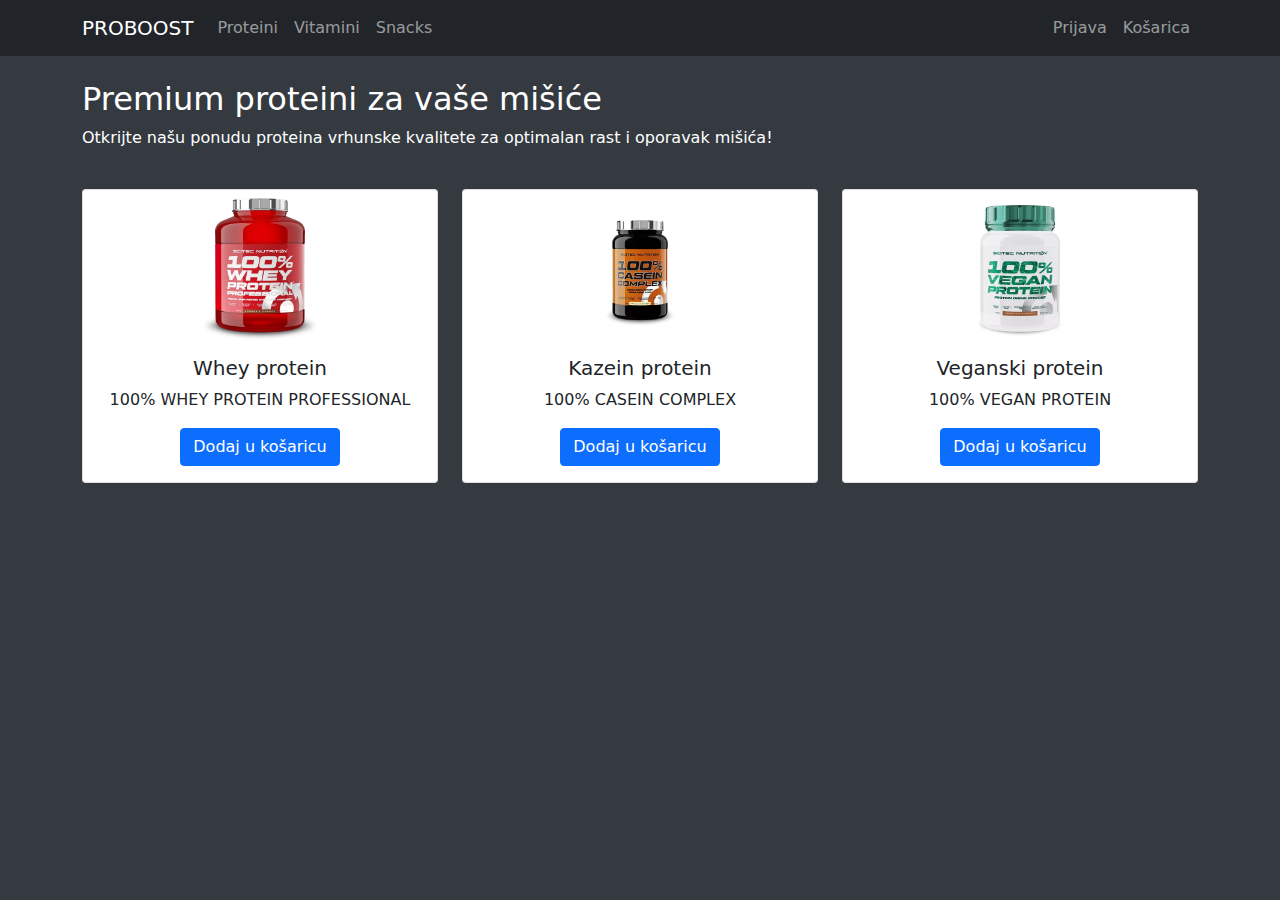
==== PROBOOST/proteins.html @ e50d38f0 "Prva verzija" ====
<!DOCTYPE html>
<html lang="en">
<head>
    <meta charset="UTF-8">
    <meta name="viewport" content="width=device-width, initial-scale=1.0">
    <title>PROBOOST - Proteini</title>
    <link rel="stylesheet" href="css/bootstrap.min.css">
    <link rel="stylesheet" href="css/styler.css">
</head>
<body>
    <nav class="navbar navbar-expand-lg navbar-dark bg-dark">
        <div class="container">
            <a class="navbar-brand" href="index.html">PROBOOST</a>
            <button class="navbar-toggler" type="button" data-bs-toggle="collapse" data-bs-target="#navbarNav" aria-controls="navbarNav" aria-expanded="false" aria-label="Toggle navigation">
                <span class="navbar-toggler-icon"></span>
            </button>
            <div class="collapse navbar-collapse" id="navbarNav">
                <ul class="navbar-nav me-auto">
                    <li class="nav-item">
                        <a class="nav-link" href="proteins.html">Proteini</a>
                    </li>
                    <li class="nav-item">
                        <a class="nav-link" href="vitamins.html">Vitamini</a>
                    </li>
                    <li class="nav-item">
                        <a class="nav-link" href="snacks.html">Snacks</a>
                    </li>
                </ul>
                <ul class="navbar-nav">
                    <li class="nav-item">
                        <a class="nav-link" href="#" data-bs-toggle="modal" data-bs-target="#signInModal">Prijava</a>
                    </li>
                    <li class="nav-item">
                        <a class="nav-link" href="#" data-bs-toggle="modal" data-bs-target="#cartModal">Košarica</a>
                    </li>
                </ul>
            </div>
        </div>
    </nav>

    <div class="container mt-4">
        <h2 class="text-light">Premium proteini za vaše mišiće</h2>
        <p class="text-light">Otkrijte našu ponudu proteina vrhunske kvalitete za optimalan rast i oporavak mišića!</p>
    </div>

    <div class="container mt-4">
        <div class="row">
            <!-- Protein Product 1 -->
            <div class="col-md-4">
                <div class="card text-center">
                    <img src="pic\Protein1.webp" class="card-img-top product-img" alt="100% WHEY PROTEIN PROFESSIONAL">
                    <div class="card-body">
                        <h5 class="card-title">Whey protein</h5>
                        <p class="card-text">100% WHEY PROTEIN PROFESSIONAL</p>
                        <a href="#" class="btn btn-primary">Dodaj u košaricu</a>
                    </div>
                </div>
            </div>
            <!-- Protein Product 2 -->
            <div class="col-md-4">
                <div class="card text-center">
                    <img src="pic\Protein2.webp" class="card-img-top product-img" alt="100% CASEIN COMPLEX">
                    <div class="card-body">
                        <h5 class="card-title">Kazein protein</h5>
                        <p class="card-text">100% CASEIN COMPLEX</p>
                        <a href="#" class="btn btn-primary">Dodaj u košaricu</a>
                    </div>
                </div>
            </div>
            <!-- Protein Product 3 -->
           
            <div class="col-md-4">
                        <div class="card text-center">
                            <img src="pic\Protein3.webp" class="card-img-top product-img" alt="100% VEGAN PROTEIN">
                            <div class="card-body">
                                <h5 class="card-title">Veganski protein</h5>
                                <p class="card-text">100% VEGAN PROTEIN</p>
                                <a href="#" class="btn btn-primary">Dodaj u košaricu</a>
                            </div>
                        </div>
                    </div>
                </div>
            </div>
        </div>
    </div>


    <!-- Sign In Modal -->
    <div class="modal fade" id="signInModal" tabindex="-1" aria-labelledby="signInModalLabel" aria-hidden="true">
        <div class="modal-dialog">
            <div class="modal-content bg-dark text-white">
                <div class="modal-header">
                    <h5 class="modal-title" id="signInModalLabel">Prijavi se</h5>
                    <button type="button" class="btn-close" data-bs-dismiss="modal" aria-label="Close"></button>
                </div>
                <div class="modal-body">
                    <form>
                        <div class="mb-3">
                            <label for="email" class="form-label">Email</label>
                            <input type="email" class="form-control" id="email" required>
                        </div>
                        <div class="mb-3">
                            <label for="password" class="form-label">Lozinka</label>
                            <div class="input-group">
                                <input type="password" class="form-control" id="password" required>
                                <button type="button" class="btn btn-outline-secondary" id="togglePassword">Prikaži</button>
                            </div>
                        </div>
                        <button type="submit" class="btn btn-primary">Prijavi se</button>
                    </form>
                    <p class="mt-2">Nemaš račun? <a href="#" data-bs-toggle="modal" data-bs-target="#registerModal" data-bs-dismiss="modal" class="text-primary">Registriraj se</a></p>
                </div>
            </div>
        </div>
    </div>

    <!-- Register Modal -->
    <div class="modal fade" id="registerModal" tabindex="-1" aria-labelledby="registerModalLabel" aria-hidden="true">
        <div class="modal-dialog">
            <div class="modal-content bg-dark text-white">
                <div class="modal-header">
                    <h5 class="modal-title" id="registerModalLabel">Registriraj se</h5>
                    <button type="button" class="btn-close" data-bs-dismiss="modal" aria-label="Close"></button>
                </div>
                <div class="modal-body">
                    <form>
                        <div class="mb-3">
                            <label for="name" class="form-label">Ime</label>
                            <input type="text" class="form-control" id="name" required>
                        </div>
                        <div class="mb-3">
                            <label for="surname" class="form-label">Prezime</label>
                            <input type="text" class="form-control" id="surname" required>
                        </div>
                        <div class="mb-3">
                            <label for="regEmail" class="form-label">Email</label>
                            <input type="email" class="form-control" id="regEmail" required>
                        </div>
                        <div class="mb-3">
                            <label for="regPassword" class="form-label">Lozinka</label>
                            <div class="input-group">
                                <input type="password" class="form-control" id="regPassword" required>
                                <button type="button" class="btn btn-outline-secondary" id="toggleRegPassword">Prikaži</button>
                            </div>
                        </div>
                        <button type="submit" class="btn btn-primary">Registriraj se</button>
                    </form>
                    <p class="mt-2">Već imaš račun? <a href="#" data-bs-toggle="modal" data-bs-target="#signInModal" data-bs-dismiss="modal" class="text-primary">Prijavi se</a></p>
                </div>
            </div>
        </div>
    </div>

    <!-- Cart Modal -->
    <div class="modal fade" id="cartModal" tabindex="-1" aria-labelledby="cartModalLabel" aria-hidden="true">
        <div class="modal-dialog">
            <div class="modal-content bg-dark text-white">
                <div class="modal-header">
                    <h5 class="modal-title" id="cartModalLabel">Tvoja košarica</h5>
                    <button type="button" class="btn-close" data-bs-dismiss="modal" aria-label="Close"></button>
                </div>
                <div class="modal-body">
                    <p>Tvoja košarica je prazna.</p>
                </div>
            </div>
        </div>
    </div>

    <script src="js/jquery.min.js"></script>
    <script src="js/bootstrap.bundle.min.js"></script>

    <script>
        document.addEventListener('DOMContentLoaded', function () {
            const togglePassword = document.getElementById('togglePassword');
            const passwordInput = document.getElementById('password');
        
            if (togglePassword) {
                togglePassword.addEventListener('mousedown', function () {
                    passwordInput.type = 'text';
                });
        
                togglePassword.addEventListener('mouseup', function () {
                    passwordInput.type = 'password';
                });
        
                togglePassword.addEventListener('mouseleave', function () {
                    passwordInput.type = 'password';
                });
            }
        
            const toggleRegPassword = document.getElementById('toggleRegPassword');
            const regPasswordInput = document.getElementById('regPassword');
        
            if (toggleRegPassword) {
                toggleRegPassword.addEventListener('mousedown', function () {
                    regPasswordInput.type = 'text';
                });
        
                toggleRegPassword.addEventListener('mouseup', function () {
                    regPasswordInput.type = 'password';
                });
        
                toggleRegPassword.addEventListener('mouseleave', function () {
                    regPasswordInput.type = 'password';
                });
            }
        });
        </script>

    <script src="js/jquery.min.js"></script>
    <script src="js/bootstrap.bundle.min.js"></script>

</body>
</html>
---- PROBOOST/css/styler.css ----
body {
    background-color: #343a40;
}

.card {
    margin: 15px 0;
}

.navbar {
    margin-bottom: 20px;
}

.text-light {
    color: #ffffff !important;
}

.product-img {
    max-width: 100%;      /* Da slike ne prelaze širinu kartice */
    height: auto;         /* Omogućava automatsko prilagođavanje visine */
    max-height: 150px;    /* Ograničava visinu slike za ujednačen izgled */
    object-fit: contain;  /* Zadržava proporcije slike */
}
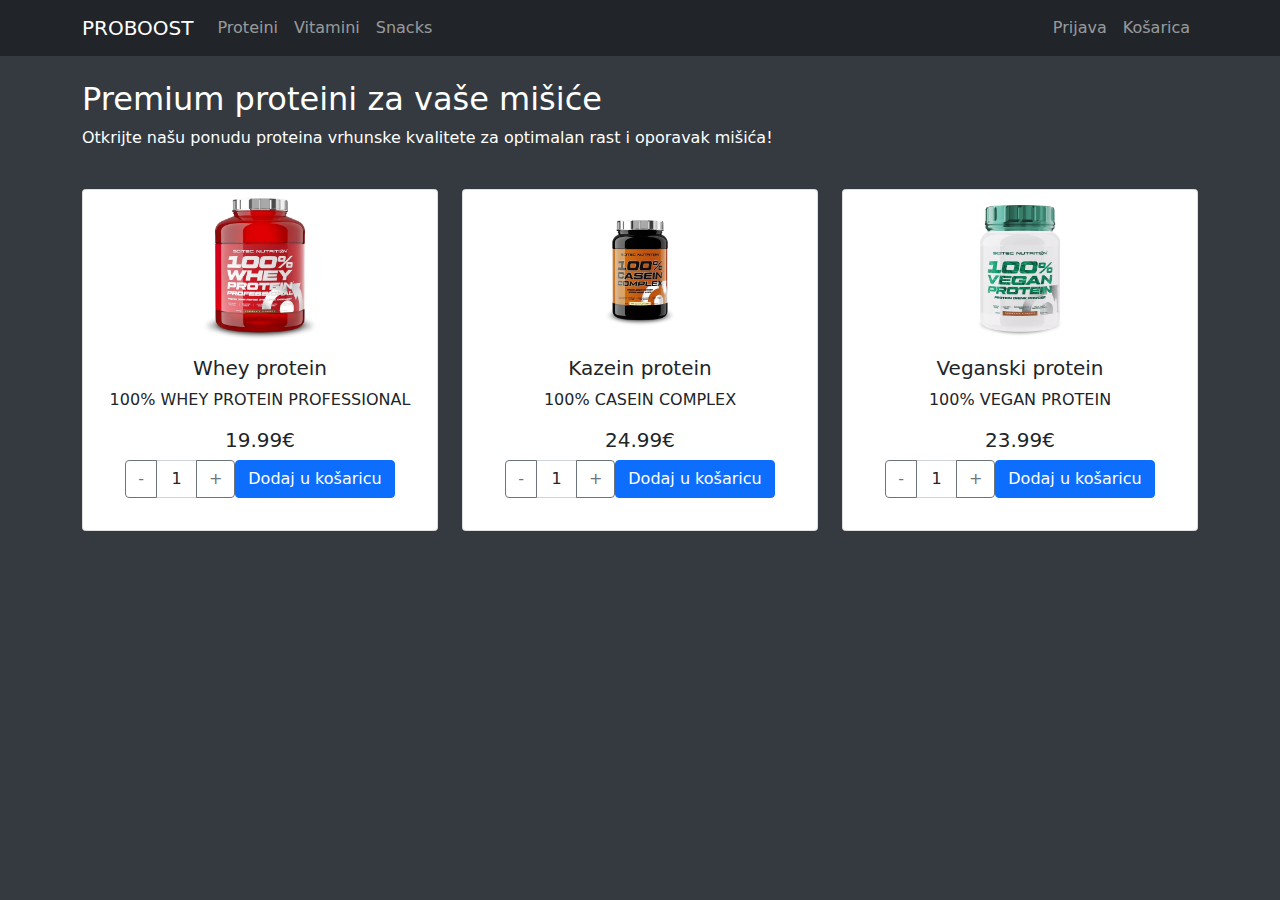
==== commit d93d6c1c: "Dodavanje proizvoda u košaricu i spinner za količinu proizvoda" ====
--- a/PROBOOST/proteins.html
+++ b/PROBOOST/proteins.html
@@ -45,6 +45,7 @@
 
     <div class="container mt-4">
         <div class="row">
+
             <!-- Protein Product 1 -->
             <div class="col-md-4">
                 <div class="card text-center">
@@ -52,35 +53,61 @@
                     <div class="card-body">
                         <h5 class="card-title">Whey protein</h5>
                         <p class="card-text">100% WHEY PROTEIN PROFESSIONAL</p>
-                        <a href="#" class="btn btn-primary">Dodaj u košaricu</a>
+                        <h5 class="card-text">19.99€</h5>
+                        <div class="d-flex justify-content-center align-items-center mb-3">
+                            <div class="input-group" style="max-width: 110px;">
+                                <button class="btn btn-outline-secondary" type="button" id="decrease">-</button>
+                                <input type="number" class="form-control" value="1" min="1" max="10" step="1" id="spinnerInput">
+                                <button class="btn btn-outline-secondary" type="button" id="increase">+</button>
+                            </div>
+                            <button class="btn btn-primary add-to-cart-btn" data-product-name="Whey protein" data-product-price="19.99€">Dodaj u košaricu</button>
+                        </div>
                     </div>
                 </div>
             </div>
+
+            
             <!-- Protein Product 2 -->
             <div class="col-md-4">
                 <div class="card text-center">
-                    <img src="pic\Protein2.webp" class="card-img-top product-img" alt="100% CASEIN COMPLEX">
+                    <img src="pic/Protein2.webp" class="card-img-top product-img" alt="100% CASEIN COMPLEX">
                     <div class="card-body">
                         <h5 class="card-title">Kazein protein</h5>
                         <p class="card-text">100% CASEIN COMPLEX</p>
-                        <a href="#" class="btn btn-primary">Dodaj u košaricu</a>
+                        <h5 class="card-text">24.99€</h5>
+                        <div class="d-flex justify-content-center align-items-center mb-3">
+                            <div class="input-group" style="max-width: 110px;">
+                                <button class="btn btn-outline-secondary" type="button" id="decrease">-</button>
+                                <input type="number" class="form-control" value="1" min="1" max="10" step="1" id="spinnerInput">
+                                <button class="btn btn-outline-secondary" type="button" id="increase">+</button>
+                            </div>
+                            <button class="btn btn-primary add-to-cart-btn" data-product-name="Kazein protein" data-product-price="24.99€">Dodaj u košaricu</button>
+                        </div>
                     </div>
                 </div>
             </div>
+
+
             <!-- Protein Product 3 -->
-           
             <div class="col-md-4">
-                        <div class="card text-center">
-                            <img src="pic\Protein3.webp" class="card-img-top product-img" alt="100% VEGAN PROTEIN">
-                            <div class="card-body">
-                                <h5 class="card-title">Veganski protein</h5>
-                                <p class="card-text">100% VEGAN PROTEIN</p>
-                                <a href="#" class="btn btn-primary">Dodaj u košaricu</a>
-                            </div>
+                <div class="card text-center">
+                    <img src="pic\Protein3.webp" class="card-img-top product-img" alt="100% VEGAN PROTEIN">
+                    <div class="card-body">
+                        <h5 class="card-title">Veganski protein</h5>
+                        <p class="card-text">100% VEGAN PROTEIN</p>
+                        <h5 class="card-text">23.99€</h5>
+                        <div class="d-flex justify-content-center align-items-center mb-3">
+                            <div class="input-group" style="max-width: 110px;">
+                                <button class="btn btn-outline-secondary" type="button" id="decrease">-</button>
+                                <input type="number" class="form-control" value="1" min="1" max="10" step="1" id="spinnerInput">
+                                <button class="btn btn-outline-secondary" type="button" id="increase">+</button>
+                            </div>
+                            <button class="btn btn-primary add-to-cart-btn" data-product-name="Veganski protein" data-product-price="23.99€">Dodaj u košaricu</button>
                         </div>
                     </div>
                 </div>
             </div>
+
         </div>
     </div>
 
@@ -160,7 +187,15 @@
                     <button type="button" class="btn-close" data-bs-dismiss="modal" aria-label="Close"></button>
                 </div>
                 <div class="modal-body">
-                    <p>Tvoja košarica je prazna.</p>
+                    <ul id="cartItemsList">
+                        <li>Tvoja košarica je prazna.</li>
+                    </ul>
+                    <p id="totalPrice">Ukupna cijena: 0.00€</p> <!-- Prikaz ukupne cijene -->
+                </div>
+                    
+                <div class="modal-footer">
+                    <button type="button" class="btn btn-secondary" data-bs-dismiss="modal">Zatvori</button>
+                    <button type="button" class="btn btn-primary" id="checkoutButton">Nastavi na naplatu</button>
                 </div>
             </div>
         </div>
@@ -168,9 +203,14 @@
 
     <script src="js/jquery.min.js"></script>
     <script src="js/bootstrap.bundle.min.js"></script>
+    <!-- <script src="https://code.jquery.com/jquery-3.5.1.slim.min.js"></script>
+    <script src="https://cdn.jsdelivr.net/npm/@popperjs/core@2.9.2/dist/umd/popper.min.js"></script>
+    <script src="https://stackpath.bootstrapcdn.com/bootstrap/4.5.2/js/bootstrap.min.js"></script> -->
+
 
     <script>
         document.addEventListener('DOMContentLoaded', function () {
+            // Toggle password visibility for login form
             const togglePassword = document.getElementById('togglePassword');
             const passwordInput = document.getElementById('password');
         
@@ -188,6 +228,7 @@
                 });
             }
         
+            // Toggle password visibility for registration form
             const toggleRegPassword = document.getElementById('toggleRegPassword');
             const regPasswordInput = document.getElementById('regPassword');
         
@@ -205,10 +246,105 @@
                 });
             }
         });
-        </script>
-
-    <script src="js/jquery.min.js"></script>
-    <script src="js/bootstrap.bundle.min.js"></script>
+
+        document.addEventListener('DOMContentLoaded', () => {
+            // Spinner za povećavanje i smanjivanje količine
+            const increaseBtns = document.querySelectorAll('.btn[id="increase"]');
+            const decreaseBtns = document.querySelectorAll('.btn[id="decrease"]');
+
+            increaseBtns.forEach(btn => {
+                btn.addEventListener('click', (e) => {
+                    const input = e.target.closest('.input-group').querySelector('input');
+                    const currentValue = parseInt(input.value);
+                    const max = parseInt(input.max);
+                    const step = parseInt(input.step);
+                    if (!isNaN(currentValue) && (!max || currentValue + step <= max)) {
+                        input.value = currentValue + step;
+                    }
+                });
+            });
+
+            decreaseBtns.forEach(btn => {
+                btn.addEventListener('click', (e) => {
+                    const input = e.target.closest('.input-group').querySelector('input');
+                    const currentValue = parseInt(input.value);
+                    const min = parseInt(input.min);
+                    const step = parseInt(input.step);
+                    if (!isNaN(currentValue) && (!min || currentValue - step >= min)) {
+                        input.value = currentValue - step;
+                    }
+                });
+            });
+
+            // Košarica
+            let cart = [];
+            let totalPrice = 0;  // Dodajemo varijablu za ukupnu cijenu
+
+            // Dodavanje proizvoda u košaricu
+            const addToCartBtns = document.querySelectorAll('.add-to-cart-btn');
+
+            addToCartBtns.forEach(btn => {
+                btn.addEventListener('click', (e) => {
+                    const productCard = e.target.closest('.card');
+                    const productName = btn.getAttribute('data-product-name');
+                    const productPrice = parseFloat(btn.getAttribute('data-product-price'));
+                    const quantityInput = productCard.querySelector('input[type="number"]');
+                    const quantity = parseInt(quantityInput ? quantityInput.value : 1);
+
+                    addToCart(productName, productPrice, quantity);
+                });
+            });
+
+            function addToCart(productName, productPrice, quantity) {
+                const existingProduct = cart.find(item => item.name === productName);
+
+                if (existingProduct) {
+                    existingProduct.quantity += quantity; // Povećaj količinu ako proizvod već postoji
+                } else {
+                    cart.push({ name: productName, price: productPrice, quantity });
+                }
+
+                updateCartModal();
+            }
+
+            // Ažuriranje sadržaja modalnog prozora košarice
+            function updateCartModal() {
+                const cartItemsList = document.getElementById('cartItemsList');
+                const checkoutButton = document.getElementById('checkoutButton');
+                const totalPriceElement = document.getElementById('totalPrice'); // Prikaz ukupne cijene
+
+                if (cart.length === 0) {
+                    cartItemsList.innerHTML = '<li>Tvoja košarica je prazna.</li>';
+                    totalPriceElement.textContent = 'Ukupna cijena: 0.00€'; // Ako je košarica prazna
+                    checkoutButton.disabled = true; // Onemogući "Nastavi na naplatu" ako je prazno
+                } else {
+                    cartItemsList.innerHTML = '';
+                    totalPrice = 0; // Resetiraj ukupnu cijenu
+
+                    cart.forEach(item => {
+                        const li = document.createElement('li');
+                        li.textContent = `${item.name} - ${item.quantity} x ${item.price.toFixed(2)}€`;
+                        cartItemsList.appendChild(li);
+                        totalPrice += item.price * item.quantity; // Ažuriraj ukupnu cijenu
+                    });
+
+                    totalPriceElement.textContent = `Ukupna cijena: ${totalPrice.toFixed(2)}€`; // Prikaz ukupne cijene
+                    checkoutButton.disabled = false; // Omogući "Nastavi na naplatu" ako ima proizvoda
+                }
+            }
+
+            // Gumb za plaćanje
+            const checkoutButton = document.getElementById('checkoutButton');
+            checkoutButton.addEventListener('click', () => {
+                if (cart.length > 0) {
+                    alert('Plaćanje trenutno nije implementirano. Hvala na kupovini!');
+                } else {
+                    alert('Košarica je prazna.');
+                }
+            });
+        });
+        
+    </script>
 
 </body>
 </html>--- a/PROBOOST/css/styler.css
+++ b/PROBOOST/css/styler.css
@@ -19,4 +19,15 @@
     height: auto;         /* Omogućava automatsko prilagođavanje visine */
     max-height: 150px;    /* Ograničava visinu slike za ujednačen izgled */
     object-fit: contain;  /* Zadržava proporcije slike */
-}+}
+
+input[type="number"]::-webkit-inner-spin-button,
+        input[type="number"]::-webkit-outer-spin-button {
+            -webkit-appearance: none;
+            margin: 0;
+        }
+
+        input[type="number"] {
+            text-align: center; 
+        }
+
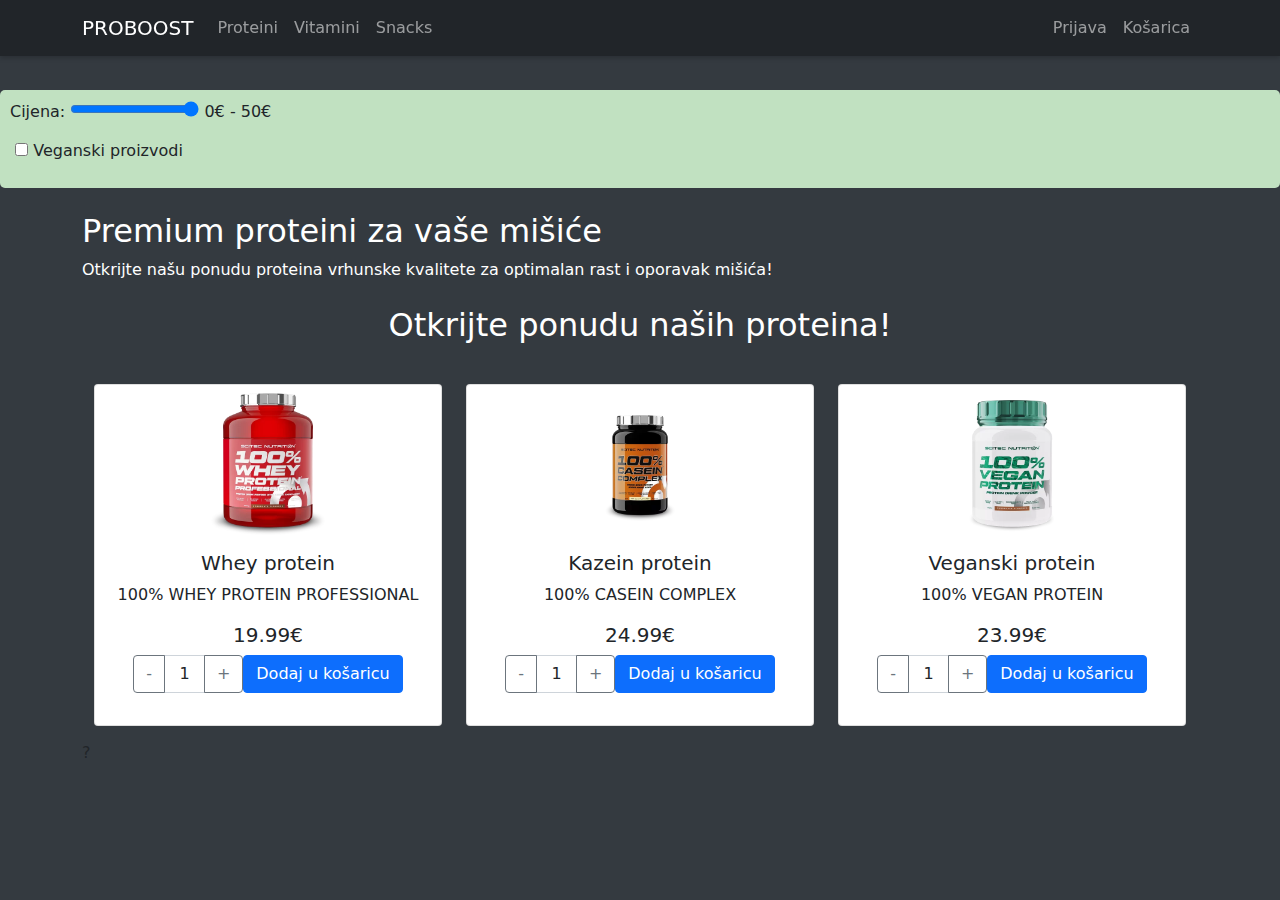
==== commit 00fbc087: "Add product filters by price and vegan status" ====
--- a/PROBOOST/proteins.html
+++ b/PROBOOST/proteins.html
@@ -38,78 +38,96 @@
         </div>
     </nav>
 
+    <!-- Filtri -->
+    <div class="filters">
+        <div class="filter-price">
+            <label for="priceRange">Cijena:</label>
+            <input type="range" id="priceRange" min="0" max="50" step="1" value="50">
+            <span id="priceValue">0€ - 50€</span>
+        </div>
+        <div class="filter-vegan">
+            <label for="veganFilter"></label>
+            <input type="checkbox" id="veganFilter"> 
+            <span>Veganski proizvodi</span>
+        </div>
+    </div>
+
     <div class="container mt-4">
         <h2 class="text-light">Premium proteini za vaše mišiće</h2>
         <p class="text-light">Otkrijte našu ponudu proteina vrhunske kvalitete za optimalan rast i oporavak mišića!</p>
     </div>
 
+    
     <div class="container mt-4">
-        <div class="row">
-
-            <!-- Protein Product 1 -->
-            <div class="col-md-4">
-                <div class="card text-center">
-                    <img src="pic\Protein1.webp" class="card-img-top product-img" alt="100% WHEY PROTEIN PROFESSIONAL">
-                    <div class="card-body">
-                        <h5 class="card-title">Whey protein</h5>
-                        <p class="card-text">100% WHEY PROTEIN PROFESSIONAL</p>
-                        <h5 class="card-text">19.99€</h5>
-                        <div class="d-flex justify-content-center align-items-center mb-3">
-                            <div class="input-group" style="max-width: 110px;">
-                                <button class="btn btn-outline-secondary" type="button" id="decrease">-</button>
-                                <input type="number" class="form-control" value="1" min="1" max="10" step="1" id="spinnerInput">
-                                <button class="btn btn-outline-secondary" type="button" id="increase">+</button>
+        <h2 class="text-center text-light">Otkrijte ponudu naših proteina!</h2>
+            
+        <div class="container mt-4">
+            <div class="row">
+
+                <!-- Protein Product 1 -->
+                <div class="col-md-4 product" data-price="19.99" data-vegan="false">
+                    <div class="card text-center">
+                        <img src="pic\Protein1.webp" class="card-img-top product-img" alt="100% WHEY PROTEIN PROFESSIONAL">
+                        <div class="card-body">
+                            <h5 class="card-title">Whey protein</h5>
+                            <p class="card-text">100% WHEY PROTEIN PROFESSIONAL</p>
+                            <h5 class="card-text">19.99€</h5>
+                            <div class="d-flex justify-content-center align-items-center mb-3">
+                                <div class="input-group" style="max-width: 110px;">
+                                    <button class="btn btn-outline-secondary" type="button" id="decrease">-</button>
+                                    <input type="number" class="form-control" value="1" min="1" max="10" step="1" id="spinnerInput">
+                                    <button class="btn btn-outline-secondary" type="button" id="increase">+</button>
+                                </div>
+                                <button class="btn btn-primary add-to-cart-btn" data-product-name="Whey protein" data-product-price="19.99€">Dodaj u košaricu</button>
                             </div>
-                            <button class="btn btn-primary add-to-cart-btn" data-product-name="Whey protein" data-product-price="19.99€">Dodaj u košaricu</button>
                         </div>
                     </div>
                 </div>
+
+                
+                <!-- Protein Product 2 -->
+                <div class="col-md-4 product" data-price="24.99" data-vegan="false">
+                    <div class="card text-center">
+                        <img src="pic/Protein2.webp" class="card-img-top product-img" alt="100% CASEIN COMPLEX">
+                        <div class="card-body">
+                            <h5 class="card-title">Kazein protein</h5>
+                            <p class="card-text">100% CASEIN COMPLEX</p>
+                            <h5 class="card-text">24.99€</h5>
+                            <div class="d-flex justify-content-center align-items-center mb-3">
+                                <div class="input-group" style="max-width: 110px;">
+                                    <button class="btn btn-outline-secondary" type="button" id="decrease">-</button>
+                                    <input type="number" class="form-control" value="1" min="1" max="10" step="1" id="spinnerInput">
+                                    <button class="btn btn-outline-secondary" type="button" id="increase">+</button>
+                                </div>
+                                <button class="btn btn-primary add-to-cart-btn" data-product-name="Kazein protein" data-product-price="24.99€">Dodaj u košaricu</button>
+                            </div>
+                        </div>
+                    </div>
+                </div>
+
+
+                <!-- Protein Product 3 -->
+                <div class="col-md-4 product" data-price="23.99" data-vegan="true">
+                    <div class="card text-center">
+                        <img src="pic\Protein3.webp" class="card-img-top product-img" alt="100% VEGAN PROTEIN">
+                        <div class="card-body">
+                            <h5 class="card-title">Veganski protein</h5>
+                            <p class="card-text">100% VEGAN PROTEIN</p>
+                            <h5 class="card-text">23.99€</h5>
+                            <div class="d-flex justify-content-center align-items-center mb-3">
+                                <div class="input-group" style="max-width: 110px;">
+                                    <button class="btn btn-outline-secondary" type="button" id="decrease">-</button>
+                                    <input type="number" class="form-control" value="1" min="1" max="10" step="1" id="spinnerInput">
+                                    <button class="btn btn-outline-secondary" type="button" id="increase">+</button>
+                                </div>
+                                <button class="btn btn-primary add-to-cart-btn" data-product-name="Veganski protein" data-product-price="23.99€">Dodaj u košaricu</button>
+                            </div>
+                        </div>
+                    </div>
+                </div>
+
             </div>
-
-            
-            <!-- Protein Product 2 -->
-            <div class="col-md-4">
-                <div class="card text-center">
-                    <img src="pic/Protein2.webp" class="card-img-top product-img" alt="100% CASEIN COMPLEX">
-                    <div class="card-body">
-                        <h5 class="card-title">Kazein protein</h5>
-                        <p class="card-text">100% CASEIN COMPLEX</p>
-                        <h5 class="card-text">24.99€</h5>
-                        <div class="d-flex justify-content-center align-items-center mb-3">
-                            <div class="input-group" style="max-width: 110px;">
-                                <button class="btn btn-outline-secondary" type="button" id="decrease">-</button>
-                                <input type="number" class="form-control" value="1" min="1" max="10" step="1" id="spinnerInput">
-                                <button class="btn btn-outline-secondary" type="button" id="increase">+</button>
-                            </div>
-                            <button class="btn btn-primary add-to-cart-btn" data-product-name="Kazein protein" data-product-price="24.99€">Dodaj u košaricu</button>
-                        </div>
-                    </div>
-                </div>
-            </div>
-
-
-            <!-- Protein Product 3 -->
-            <div class="col-md-4">
-                <div class="card text-center">
-                    <img src="pic\Protein3.webp" class="card-img-top product-img" alt="100% VEGAN PROTEIN">
-                    <div class="card-body">
-                        <h5 class="card-title">Veganski protein</h5>
-                        <p class="card-text">100% VEGAN PROTEIN</p>
-                        <h5 class="card-text">23.99€</h5>
-                        <div class="d-flex justify-content-center align-items-center mb-3">
-                            <div class="input-group" style="max-width: 110px;">
-                                <button class="btn btn-outline-secondary" type="button" id="decrease">-</button>
-                                <input type="number" class="form-control" value="1" min="1" max="10" step="1" id="spinnerInput">
-                                <button class="btn btn-outline-secondary" type="button" id="increase">+</button>
-                            </div>
-                            <button class="btn btn-primary add-to-cart-btn" data-product-name="Veganski protein" data-product-price="23.99€">Dodaj u košaricu</button>
-                        </div>
-                    </div>
-                </div>
-            </div>
-
-        </div>
-    </div>
+        </div>
 
 
     <!-- Sign In Modal -->
@@ -207,51 +225,82 @@
     <script src="https://cdn.jsdelivr.net/npm/@popperjs/core@2.9.2/dist/umd/popper.min.js"></script>
     <script src="https://stackpath.bootstrapcdn.com/bootstrap/4.5.2/js/bootstrap.min.js"></script> -->
 
-
     <script>
+        document.addEventListener('DOMContentLoaded', function () {
+            const priceRange = document.getElementById('priceRange');
+            const priceValue = document.getElementById('priceValue');
+            const veganFilter = document.getElementById('veganFilter');
+            const products = document.querySelectorAll('.product');
+
+            // Funkcija za filtriranje proizvoda
+            function filterProducts() {
+                const maxPrice = parseFloat(priceRange.value);
+                const isVegan = veganFilter.checked;
+
+                products.forEach(product => {
+                    const productPrice = parseFloat(product.getAttribute('data-price'));
+                    const productIsVegan = product.getAttribute('data-vegan') === 'true';
+
+                    // Provjera uvjeta filtriranja
+                    if (productPrice <= maxPrice && (!isVegan || productIsVegan)) {
+                        product.style.display = 'block';  // Prikazivanje proizvoda
+                    } else {
+                        product.style.display = 'none';  // Skrivanje proizvoda koji ne zadovoljavaju filter
+                    }
+                });
+
+                priceValue.textContent = `0€ - ${maxPrice}€`;  // Ažuriranje prikaza cijene
+            }
+
+            // Pokretanje filtriranja kad god se promijene filteri
+            priceRange.addEventListener('input', filterProducts);
+            veganFilter.addEventListener('change', filterProducts);
+
+            filterProducts();  // Pokretanje filtriranja pri učitavanju stranice
+        });
+
+
         document.addEventListener('DOMContentLoaded', function () {
             // Toggle password visibility for login form
             const togglePassword = document.getElementById('togglePassword');
             const passwordInput = document.getElementById('password');
-        
+    
             if (togglePassword) {
                 togglePassword.addEventListener('mousedown', function () {
                     passwordInput.type = 'text';
                 });
-        
+    
                 togglePassword.addEventListener('mouseup', function () {
                     passwordInput.type = 'password';
                 });
-        
+    
                 togglePassword.addEventListener('mouseleave', function () {
                     passwordInput.type = 'password';
                 });
             }
-        
+    
             // Toggle password visibility for registration form
             const toggleRegPassword = document.getElementById('toggleRegPassword');
             const regPasswordInput = document.getElementById('regPassword');
-        
+    
             if (toggleRegPassword) {
                 toggleRegPassword.addEventListener('mousedown', function () {
                     regPasswordInput.type = 'text';
                 });
-        
+    
                 toggleRegPassword.addEventListener('mouseup', function () {
                     regPasswordInput.type = 'password';
                 });
-        
+    
                 toggleRegPassword.addEventListener('mouseleave', function () {
                     regPasswordInput.type = 'password';
                 });
             }
-        });
-
-        document.addEventListener('DOMContentLoaded', () => {
+    
             // Spinner za povećavanje i smanjivanje količine
             const increaseBtns = document.querySelectorAll('.btn[id="increase"]');
             const decreaseBtns = document.querySelectorAll('.btn[id="decrease"]');
-
+    
             increaseBtns.forEach(btn => {
                 btn.addEventListener('click', (e) => {
                     const input = e.target.closest('.input-group').querySelector('input');
@@ -263,7 +312,7 @@
                     }
                 });
             });
-
+    
             decreaseBtns.forEach(btn => {
                 btn.addEventListener('click', (e) => {
                     const input = e.target.closest('.input-group').querySelector('input');
@@ -275,14 +324,14 @@
                     }
                 });
             });
-
-            // Košarica
-            let cart = [];
-            let totalPrice = 0;  // Dodajemo varijablu za ukupnu cijenu
-
+    
+            // Košarica i session storage
+            let cart = JSON.parse(sessionStorage.getItem('cart')) || [];
+            let totalPrice = 0;
+    
             // Dodavanje proizvoda u košaricu
             const addToCartBtns = document.querySelectorAll('.add-to-cart-btn');
-
+    
             addToCartBtns.forEach(btn => {
                 btn.addEventListener('click', (e) => {
                     const productCard = e.target.closest('.card');
@@ -290,49 +339,55 @@
                     const productPrice = parseFloat(btn.getAttribute('data-product-price'));
                     const quantityInput = productCard.querySelector('input[type="number"]');
                     const quantity = parseInt(quantityInput ? quantityInput.value : 1);
-
+    
                     addToCart(productName, productPrice, quantity);
                 });
             });
-
+    
             function addToCart(productName, productPrice, quantity) {
                 const existingProduct = cart.find(item => item.name === productName);
-
+    
                 if (existingProduct) {
                     existingProduct.quantity += quantity; // Povećaj količinu ako proizvod već postoji
                 } else {
                     cart.push({ name: productName, price: productPrice, quantity });
                 }
-
+    
+                saveCartToSessionStorage(); // Spremanje u Session Storage
                 updateCartModal();
             }
-
+    
+            // Funkcija za spremanje košarice u Session Storage
+            function saveCartToSessionStorage() {
+                sessionStorage.setItem('cart', JSON.stringify(cart));
+            }
+    
             // Ažuriranje sadržaja modalnog prozora košarice
             function updateCartModal() {
                 const cartItemsList = document.getElementById('cartItemsList');
                 const checkoutButton = document.getElementById('checkoutButton');
-                const totalPriceElement = document.getElementById('totalPrice'); // Prikaz ukupne cijene
-
+                const totalPriceElement = document.getElementById('totalPrice');
+    
                 if (cart.length === 0) {
                     cartItemsList.innerHTML = '<li>Tvoja košarica je prazna.</li>';
-                    totalPriceElement.textContent = 'Ukupna cijena: 0.00€'; // Ako je košarica prazna
-                    checkoutButton.disabled = true; // Onemogući "Nastavi na naplatu" ako je prazno
+                    totalPriceElement.textContent = 'Ukupna cijena: 0.00€';
+                    checkoutButton.disabled = true;
                 } else {
                     cartItemsList.innerHTML = '';
-                    totalPrice = 0; // Resetiraj ukupnu cijenu
-
+                    totalPrice = 0;
+    
                     cart.forEach(item => {
                         const li = document.createElement('li');
                         li.textContent = `${item.name} - ${item.quantity} x ${item.price.toFixed(2)}€`;
                         cartItemsList.appendChild(li);
-                        totalPrice += item.price * item.quantity; // Ažuriraj ukupnu cijenu
+                        totalPrice += item.price * item.quantity;
                     });
-
-                    totalPriceElement.textContent = `Ukupna cijena: ${totalPrice.toFixed(2)}€`; // Prikaz ukupne cijene
-                    checkoutButton.disabled = false; // Omogući "Nastavi na naplatu" ako ima proizvoda
+    
+                    totalPriceElement.textContent = `Ukupna cijena: ${totalPrice.toFixed(2)}€`;
+                    checkoutButton.disabled = false;
                 }
             }
-
+    
             // Gumb za plaćanje
             const checkoutButton = document.getElementById('checkoutButton');
             checkoutButton.addEventListener('click', () => {
@@ -342,9 +397,12 @@
                     alert('Košarica je prazna.');
                 }
             });
+    
+            // Inicijalno ažuriraj modal košarice nakon učitavanja stranice
+            updateCartModal();
         });
-        
     </script>
+?    
 
 </body>
 </html>--- a/PROBOOST/css/styler.css
+++ b/PROBOOST/css/styler.css
@@ -13,6 +13,21 @@
 .text-light {
     color: #ffffff !important;
 }
+
+.navbar {
+    position: fixed;   /* Fiksira navigaciju */
+    top: 0;            /* Postavlja ju na vrh stranice */
+    left: 0;           /* Postavlja je na lijevu stranu */
+    width: 100%;       /* Osigurava da navigacija zauzima cijeli širinu ekrana */
+    z-index: 1000;     /* Postavlja navigaciju iznad drugih elemenata */
+    box-shadow: 0 2px 5px rgba(0, 0, 0, 0.2); /* Dodaje sjenčanje ispod navigacije */
+}
+
+/* Dodaj malo paddinga na početak sadržaja kako bi se izbjeglo da sadržaj bude ispod navigacije */
+body {
+    padding-top: 70px; /* Ovisno o visini tvoje navigacije, prilagodi ovu vrijednost */
+}
+
 
 .product-img {
     max-width: 100%;      /* Da slike ne prelaze širinu kartice */
@@ -31,3 +46,25 @@
             text-align: center; 
         }
 
+        .filters {
+            margin: 20px 0;
+            padding: 10px;
+            background-color: #C1E1C1;
+            border-radius: 5px;
+        }
+        
+        .filter-price,
+        .filter-vegan {
+            margin-bottom: 15px;
+        }
+        
+        .products-container {
+            display: flex;
+            flex-wrap: wrap;
+            gap: 20px;
+        }
+        
+        .product-card {
+            width: 250px;
+        }
+        
